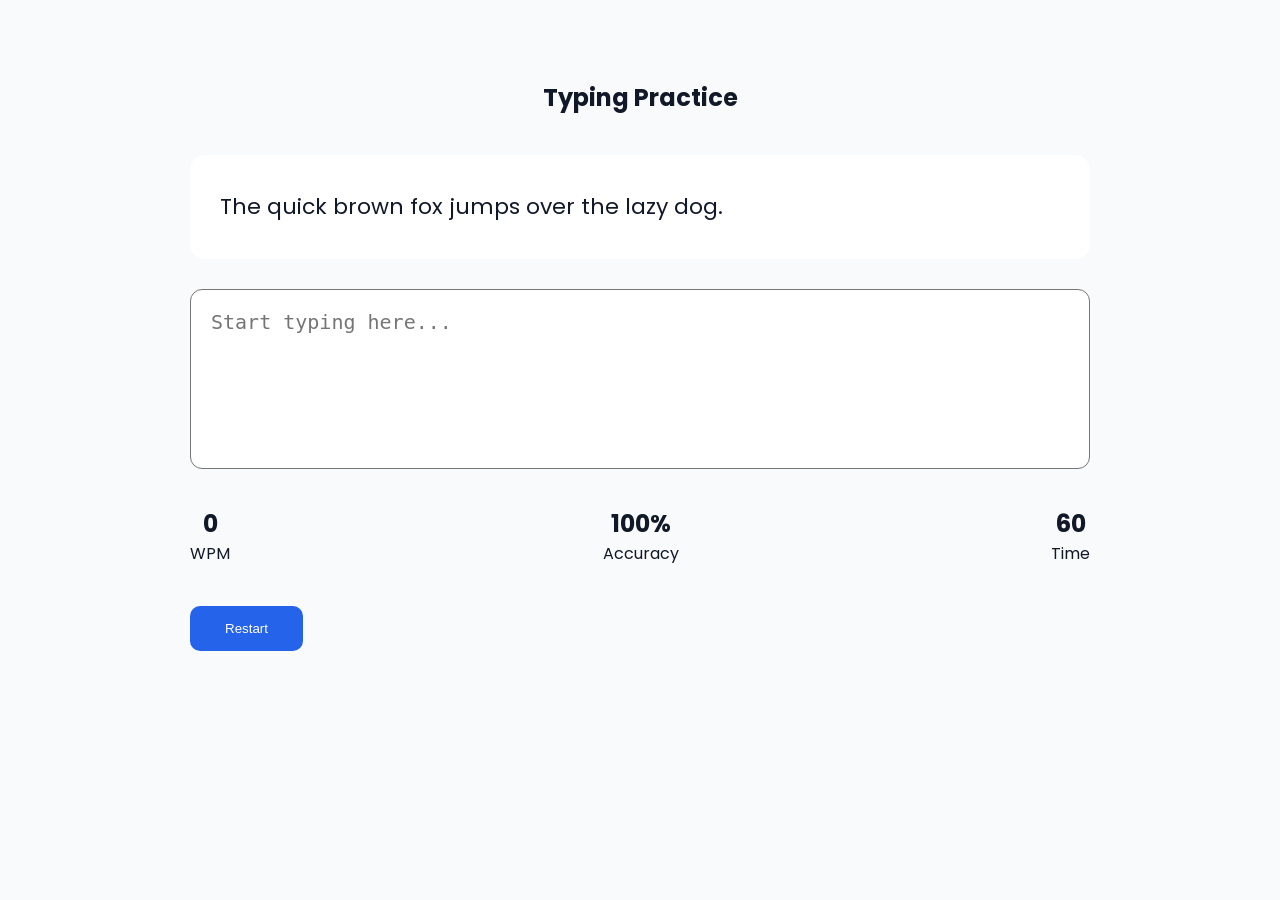
==== frontend/pages/practice.html @ 1d17ccde "Create typing practice page" ====
<!DOCTYPE html>
<html lang="en">

<head>
    <meta charset="UTF-8">
    <meta name="viewport" content="width=device-width, initial-scale=1.0">
    <title>Practice | Typing Master</title>

    <link rel="stylesheet" href="../assets/css/style.css">
</head>

<body>

    <section class="practice">

        <h1>Typing Practice</h1>

        <div class="typing-box">

            <p id="paragraph">
                Loading...
            </p>

        </div>

        <textarea id="input" placeholder="Start typing here..."></textarea>

        <div class="result">

            <div>
                <h2 id="wpm">0</h2>
                <span>WPM</span>
            </div>

            <div>
                <h2 id="accuracy">100%</h2>
                <span>Accuracy</span>
            </div>

            <div>
                <h2 id="timer">60</h2>
                <span>Time</span>
            </div>

        </div>

        <button id="restartBtn">
            Restart
        </button>

    </section>

    <script src="../assets/js/practice.js"></script>

</body>

</html>
---- frontend/assets/css/style.css ----
/* Google Font */
@import url("https://fonts.googleapis.com/css2?family=Poppins:wght@300;400;500;600;700&display=swap");

/* ================= RESET ================= */

* {
    margin: 0;
    padding: 0;
    box-sizing: border-box;
}

/* ================= VARIABLES ================= */

:root {
    --bg: #f8fafc;
    --card: #ffffff;
    --text: #111827;
    --primary: #2563eb;
    --gray: #6b7280;
}

/* Dark Theme */

.dark {
    --bg: #0f172a;
    --card: #1e293b;
    --text: #f8fafc;
    --primary: #3b82f6;
    --gray: #cbd5e1;
}

/* ================= BODY ================= */

body {
    font-family: "Poppins", sans-serif;
    background: var(--bg);
    color: var(--text);
    transition: 0.3s;
}

/* ================= HEADER ================= */

header {
    background: var(--card);
    box-shadow: 0 2px 10px rgba(0, 0, 0, 0.08);
}

nav {
    width: 90%;
    max-width: 1200px;
    height: 80px;
    margin: auto;

    display: flex;
    justify-content: space-between;
    align-items: center;
}

.logo h1 {
    color: var(--primary);
    font-size: 30px;
}

.nav-links {
    display: flex;
    list-style: none;
    gap: 30px;
}

.nav-links a {
    text-decoration: none;
    color: var(--text);
    font-weight: 500;
    transition: 0.3s;
}

.nav-links a:hover {
    color: var(--primary);
}

.nav-right {
    display: flex;
    gap: 15px;
}

.login-btn {
    padding: 10px 22px;
    border: none;
    border-radius: 8px;
    background: var(--primary);
    color: white;
    cursor: pointer;
}

.theme-btn {
    width: 45px;
    height: 45px;
    border: none;
    border-radius: 50%;
    cursor: pointer;
    background: var(--bg);
    color: var(--text);
    font-size: 18px;
}

/* ================= HERO ================= */

.hero {
    height: calc(100vh - 80px);

    display: flex;
    justify-content: center;
    align-items: center;
    text-align: center;

    padding: 20px;
}

.hero-content {
    max-width: 850px;
}

.hero h1 {
    font-size: 60px;
    margin-bottom: 25px;
    color: var(--text);
}

.hero p {
    font-size: 20px;
    color: var(--gray);
    line-height: 1.8;
    margin-bottom: 40px;
}

.hero-buttons {
    display: flex;
    justify-content: center;
    gap: 20px;
}

.primary-btn {
    background: var(--primary);
    color: white;
    border: none;
    padding: 15px 35px;
    border-radius: 10px;
    cursor: pointer;
    font-size: 17px;
    transition: 0.3s;
}

.primary-btn:hover {
    transform: translateY(-5px);
}

.secondary-btn {
    background: var(--card);
    color: var(--primary);
    border: 2px solid var(--primary);
    padding: 15px 35px;
    border-radius: 10px;
    cursor: pointer;
    font-size: 17px;
    transition: 0.3s;
}

.secondary-btn:hover {
    background: var(--primary);
    color: white;
}

/* ================= STATS ================= */

.stats {
    width: 90%;
    max-width: 1200px;

    margin: 80px auto;

    display: grid;
    grid-template-columns: repeat(4, 1fr);

    gap: 25px;
}

.card {
    background: var(--card);
    padding: 35px;
    border-radius: 15px;
    text-align: center;
    box-shadow: 0 5px 15px rgba(0, 0, 0, 0.08);
    transition: 0.3s;
}

.card:hover {
    transform: translateY(-8px);
}

.card h2 {
    color: var(--primary);
    font-size: 35px;
    margin-bottom: 10px;
}

.card p {
    color: var(--gray);
    font-size: 18px;
}

/* ================= FOOTER ================= */

footer {
    height: 60px;

    display: flex;
    justify-content: center;
    align-items: center;

    background: var(--card);
    color: var(--gray);
}

/* ================= FEATURES ================= */

.features {

    width: 90%;
    max-width: 1200px;

    margin: 100px auto;

}

.features h2 {

    text-align: center;

    font-size: 42px;

    margin-bottom: 50px;

}

.feature-grid {

    display: grid;

    grid-template-columns: repeat(3, 1fr);

    gap: 25px;

}

.feature-card {

    background: var(--card);

    padding: 35px;

    border-radius: 15px;

    box-shadow: 0 5px 15px rgba(0, 0, 0, .08);

    transition: .3s;

}

.feature-card:hover {

    transform: translateY(-10px);

}

.feature-card h3 {

    margin-bottom: 15px;

    color: var(--primary);

}

.feature-card p {

    color: var(--gray);

    line-height: 1.7;

}


/* ================= PRACTICE ================= */

.practice {

    width: 90%;

    max-width: 900px;

    margin: 80px auto;

}

.practice h1 {

    text-align: center;

    margin-bottom: 40px;

}

.typing-box {

    background: var(--card);

    padding: 30px;

    border-radius: 15px;

    font-size: 22px;

    line-height: 2;

    margin-bottom: 30px;

}

textarea {

    width: 100%;

    height: 180px;

    padding: 20px;

    font-size: 20px;

    border-radius: 12px;

    outline: none;

    resize: none;

}

.result {

    display: flex;

    justify-content: space-between;

    margin-top: 30px;

}

.result div {

    text-align: center;

}

#restartBtn {

    margin-top: 40px;

    padding: 15px 35px;

    border: none;

    border-radius: 10px;

    background: var(--primary);

    color: white;

    cursor: pointer;

}
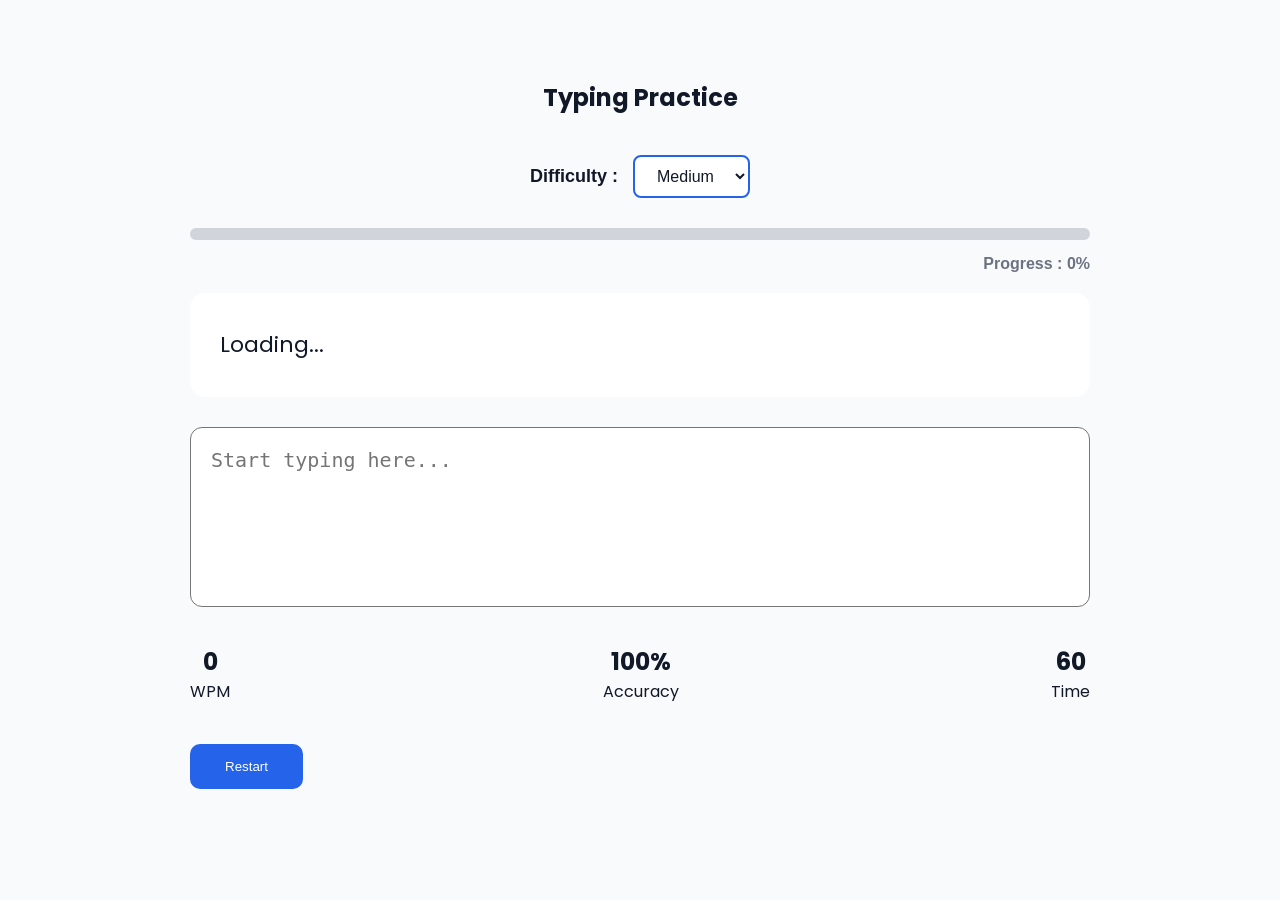
==== commit 40c95237: "Add typing progress bar" ====
--- a/frontend/pages/practice.html
+++ b/frontend/pages/practice.html
@@ -14,7 +14,33 @@
     <section class="practice">
 
         <h1>Typing Practice</h1>
+        <div class="difficulty">
+        
+            <label for="difficulty">Difficulty :</label>
+        
+            <select id="difficulty">
+        
+                <option value="easy">Easy</option>
+        
+                <option value="medium" selected>Medium</option>
+        
+                <option value="hard">Hard</option>
+        
+            </select>
+        
+        </div>
+<div class="progress-container">
 
+    <div class="progress-bar" id="progressBar"></div>
+
+</div>
+
+<p class="progress-text">
+
+    Progress :
+    <span id="progressText">0%</span>
+
+</p>
         <div class="typing-box">
 
             <p id="paragraph">
--- a/frontend/assets/css/style.css
+++ b/frontend/assets/css/style.css
@@ -375,4 +375,117 @@
 
     cursor: pointer;
 
+}
+
+/* ===== Typing Colors ===== */
+
+.correct {
+
+    color: green;
+}
+
+.wrong {
+
+    color: red;
+
+    background: #ffd6d6;
+
+}
+
+.active {
+
+    background: yellow;
+
+}
+
+textarea:disabled {
+
+    background: #e5e7eb;
+
+    cursor: not-allowed;
+
+}
+
+/* ================= DIFFICULTY ================= */
+
+.difficulty {
+
+    display: flex;
+
+    justify-content: center;
+
+    align-items: center;
+
+    gap: 15px;
+
+    margin-bottom: 30px;
+
+}
+
+.difficulty label {
+
+    font-size: 18px;
+
+    font-weight: 600;
+
+}
+
+.difficulty select {
+
+    padding: 10px 18px;
+
+    border-radius: 8px;
+
+    border: 2px solid var(--primary);
+
+    background: var(--card);
+
+    color: var(--text);
+
+    font-size: 16px;
+
+    cursor: pointer;
+
+}
+
+/* ================= PROGRESS ================= */
+
+.progress-container {
+
+    width: 100%;
+
+    height: 12px;
+
+    background: #d1d5db;
+
+    border-radius: 20px;
+
+    overflow: hidden;
+
+    margin-bottom: 15px;
+
+}
+
+.progress-bar {
+
+    width: 0%;
+
+    height: 100%;
+
+    background: var(--primary);
+
+    transition: .3s;
+
+}
+
+.progress-text {
+
+    text-align: right;
+
+    margin-bottom: 20px;
+
+    color: var(--gray);
+
+    font-weight: 600;
+
 }
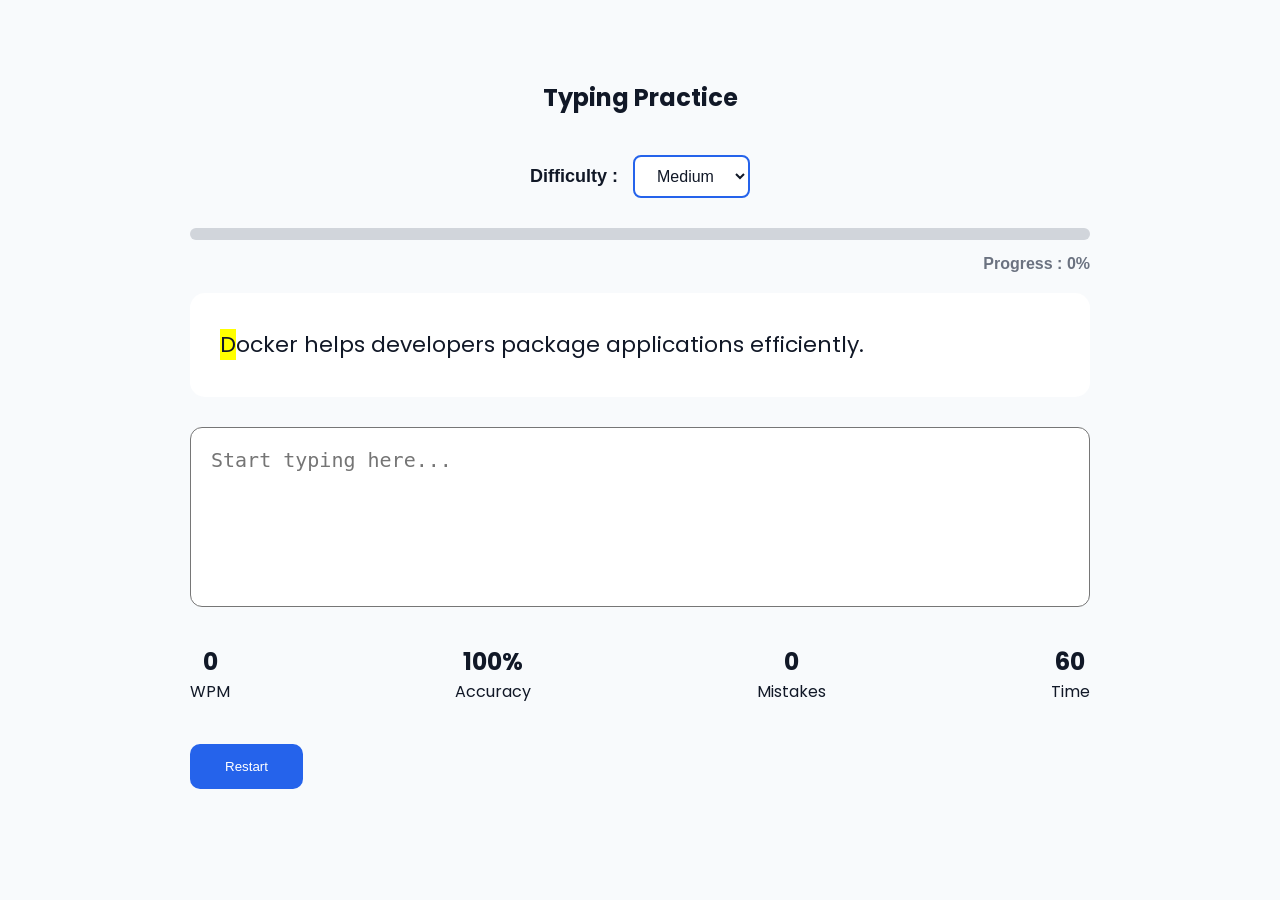
==== commit 50634c47: "Add live mistake counter" ====
--- a/frontend/pages/practice.html
+++ b/frontend/pages/practice.html
@@ -64,6 +64,11 @@
             </div>
 
             <div>
+                <h2 id="mistakes">0</h2>
+                <span>Mistakes</span>
+            </div>
+            
+            <div>
                 <h2 id="timer">60</h2>
                 <span>Time</span>
             </div>
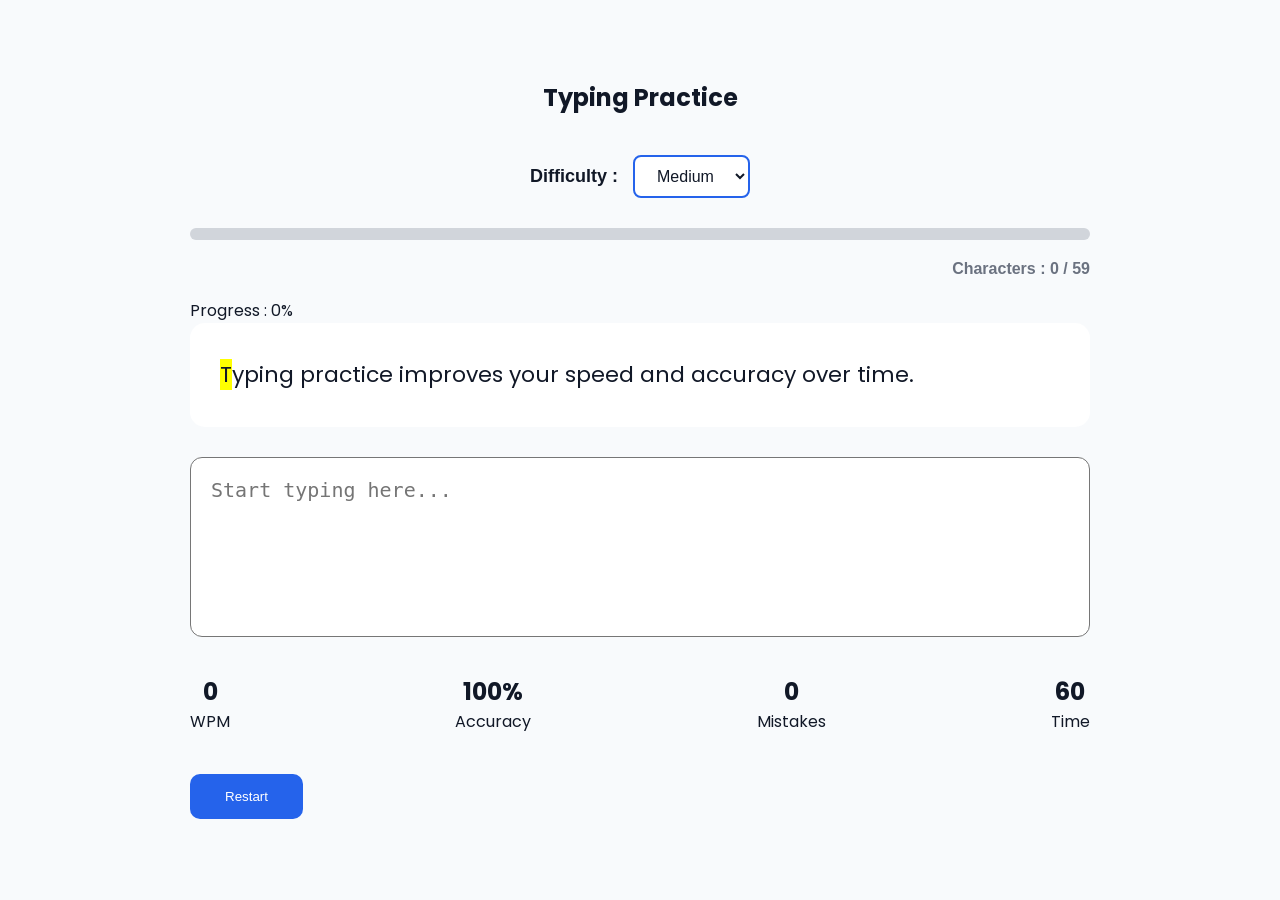
==== commit a18a4782: "Add live character counter" ====
--- a/frontend/pages/practice.html
+++ b/frontend/pages/practice.html
@@ -37,6 +37,14 @@
 
 <p class="progress-text">
 
+    <p class="character-count">
+    
+        Characters :
+        <span id="characterCount">0</span> /
+        <span id="totalCharacters">0</span>
+    
+    </p>
+
     Progress :
     <span id="progressText">0%</span>
 
@@ -67,7 +75,7 @@
                 <h2 id="mistakes">0</h2>
                 <span>Mistakes</span>
             </div>
-            
+
             <div>
                 <h2 id="timer">60</h2>
                 <span>Time</span>
--- a/frontend/assets/css/style.css
+++ b/frontend/assets/css/style.css
@@ -488,4 +488,18 @@
 
     font-weight: 600;
 
+}
+
+/* ================= CHARACTER COUNT ================= */
+
+.character-count {
+
+    text-align: right;
+
+    margin-bottom: 20px;
+
+    color: var(--gray);
+
+    font-weight: 600;
+
 }
